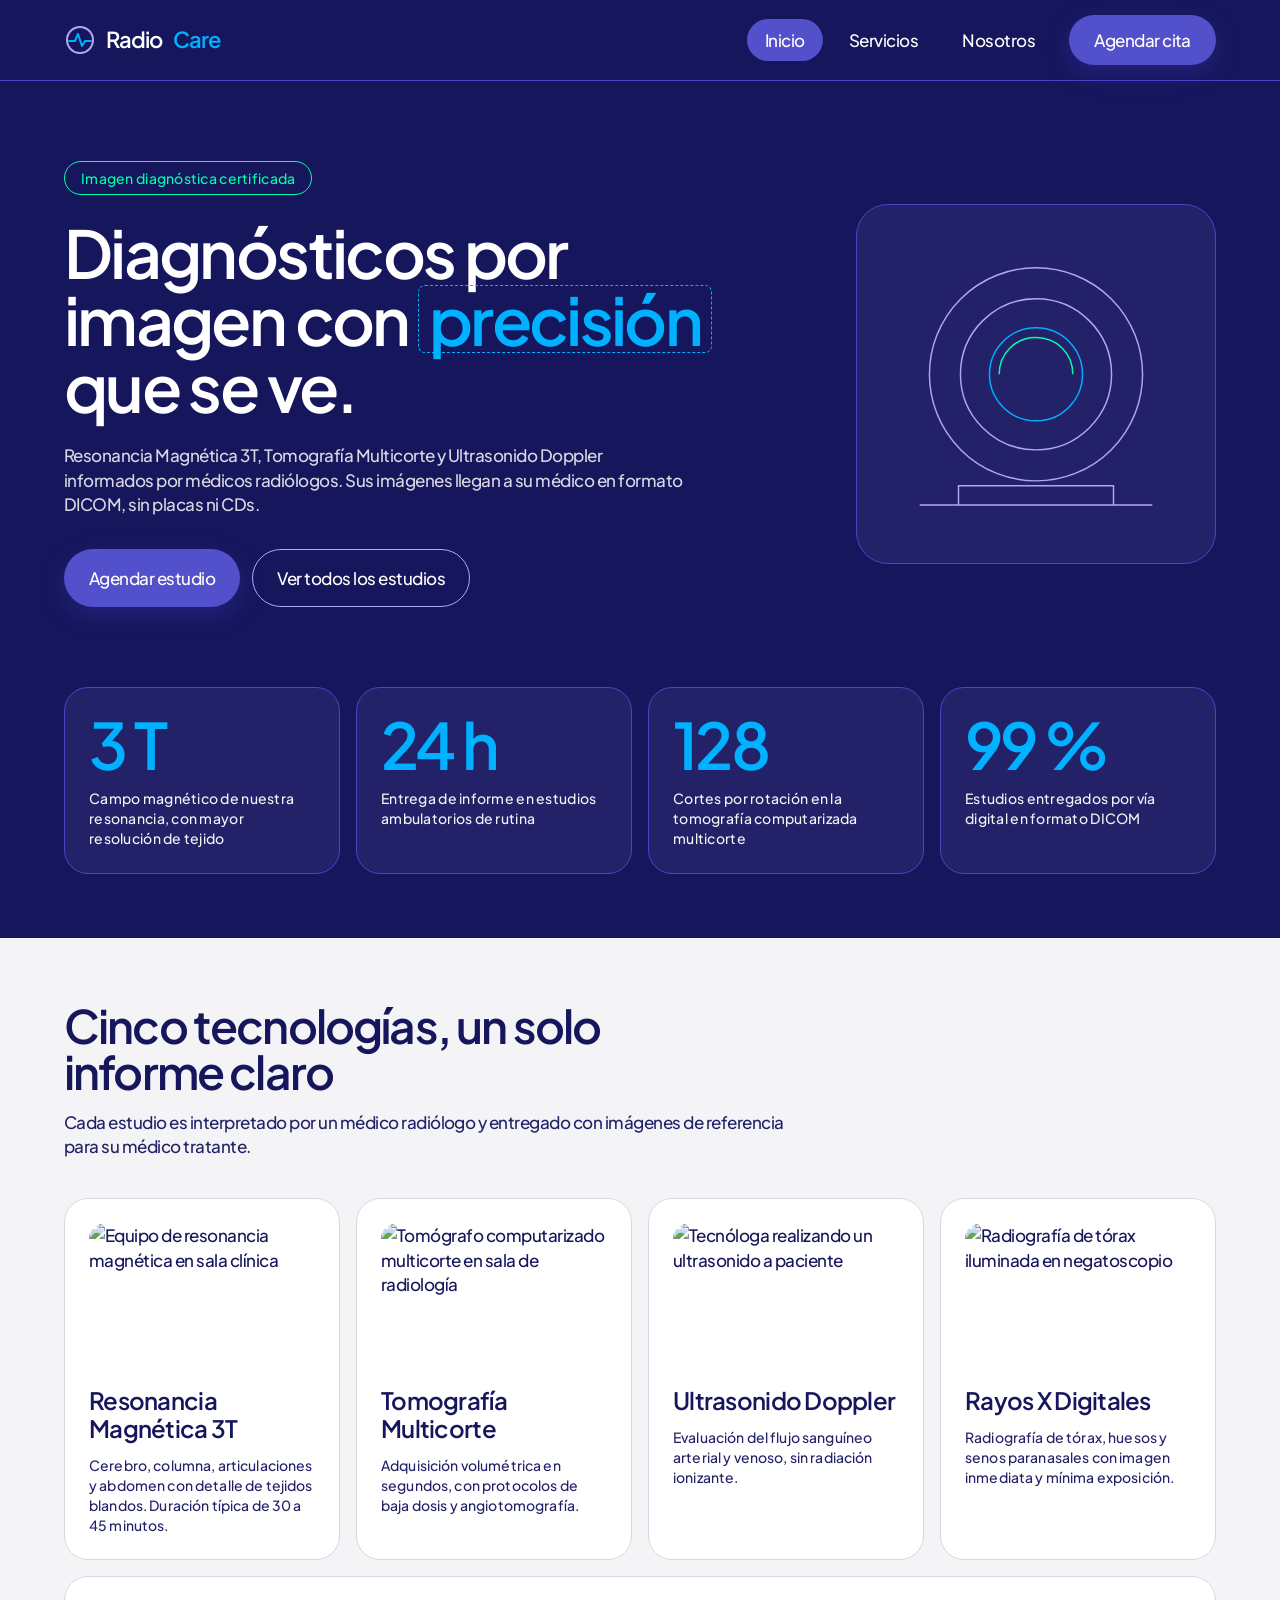
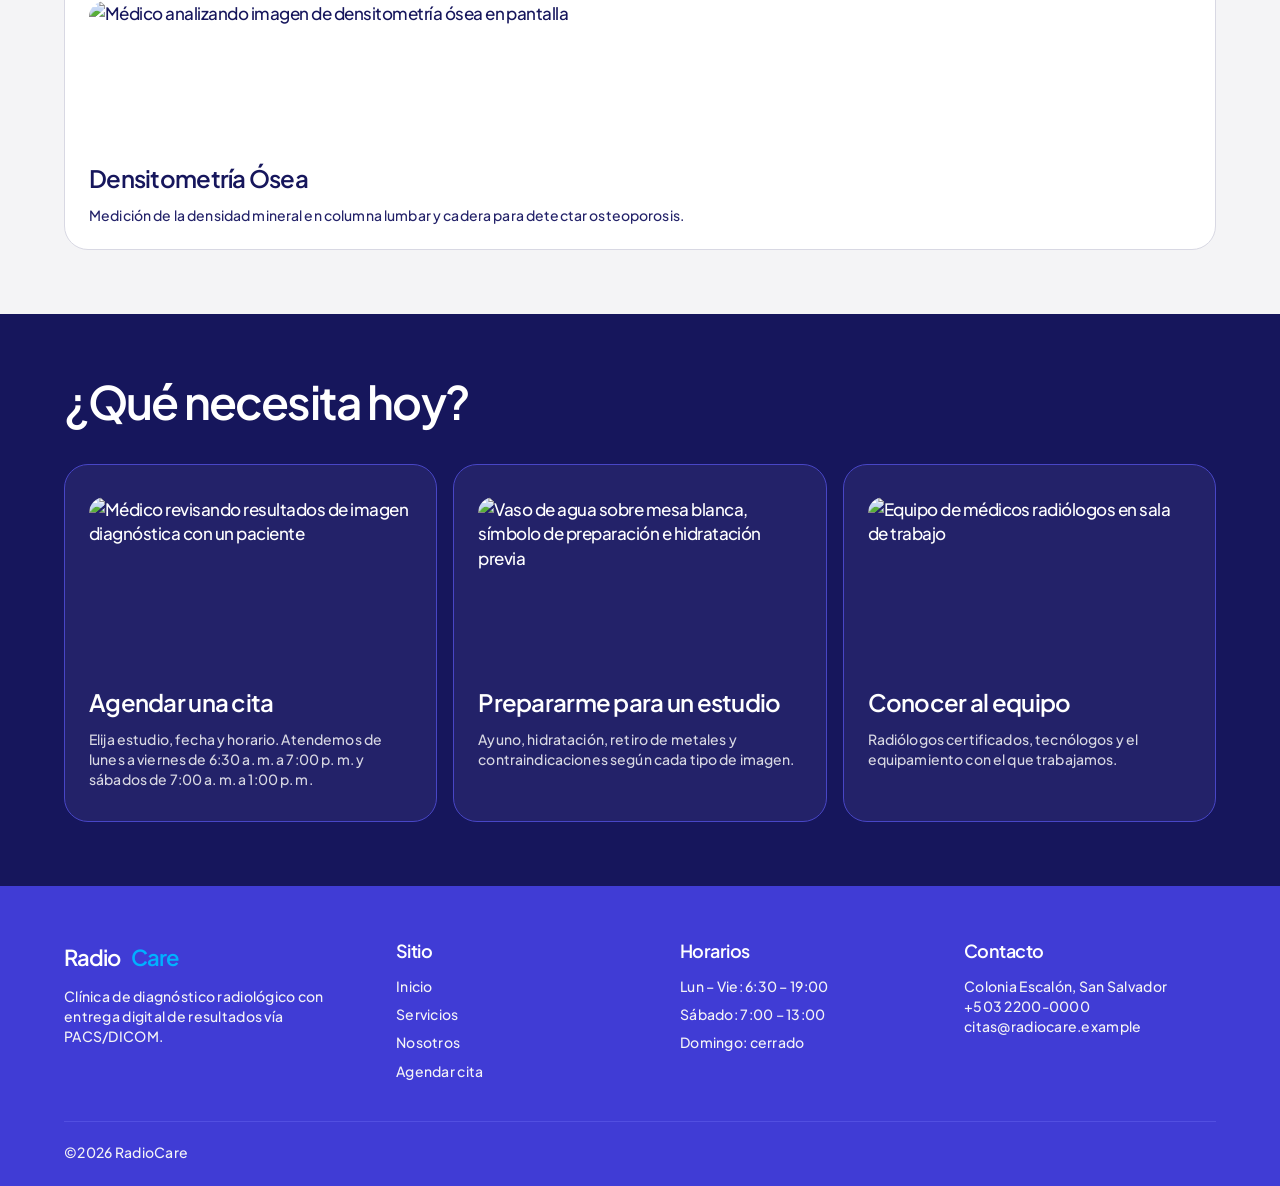
==== index.html @ 21b9b517 "Commit inicial - Estructura del proyecto y avance de 2 páginas Inicio + Agendar Cita Header y Footer" ====
<!DOCTYPE html>
<html lang="en">

<head>
    <meta charset="UTF-8">
    <meta name="viewport" content="width=device-width, initial-scale=1.0">
    <title>RadioCare | Diagnóstico radiológico e imágenes médicas</title>
    <link rel="stylesheet" href="css/base.css">
    <link rel="stylesheet" href="css/home.css">
</head>

<body>

    <header class="header">
        <div class="contenedor header__barra">
            <a class="logo" href="index.html" aria-label="RadioCare, ir al inicio">
                <svg viewBox="0 0 32 32" fill="none" stroke="#b1a6f6" stroke-width="2" aria-hidden="true">
                    <circle cx="16" cy="16" r="13" />
                    <path d="M5 17h6l3-7 4 12 3-5h6" stroke="#00b1ff" stroke-linecap="round" stroke-linejoin="round" />
                </svg>
                Radio<span>Care</span>
            </a>
            <nav class="nav" aria-label="Navegación principal">
                <input type="checkbox" id="menu" class="nav__toggle" aria-label="Abrir menú">
                <label for="menu" class="nav__boton" aria-hidden="true"><i></i><i></i><i></i></label>
                <ul class="nav__lista">
                    <li><a href="index.html" aria-current="page">Inicio</a></li>
                    <li><a href="servicios.html">Servicios</a></li>
                    <li><a href="nosotros.html">Nosotros</a></li>
                    <li><a class="btn btn--primario" href="citas.html">Agendar cita</a></li>
                </ul>
            </nav>
        </div>
    </header>

    <main id="contenido">
        <section class="hero seccion">
            <div class="contenedor hero__flex">
                <div class="hero__texto">
                    <p class="etiqueta">Imagen diagnóstica certificada</p>
                    <h1>Diagnósticos por imagen con <span class="resaltado">precisión</span> que se ve.</h1>
                    <p class="hero__lead">Resonancia Magnética 3T, Tomografía Multicorte y Ultrasonido Doppler
                        informados por
                        médicos radiólogos. Sus imágenes llegan a su médico en formato DICOM, sin placas ni CDs.</p>
                    <div class="hero__acciones">
                        <a class="btn btn--primario" href="citas.html">Agendar estudio</a>
                        <a class="btn btn--fantasma" href="servicios.html">Ver todos los estudios</a>
                    </div>
                </div>
                <aside class="hero__panel" aria-label="Ejemplo de informe digital">
                    <svg viewBox="0 0 320 320" fill="none" stroke="#b1a6f6" stroke-width="1.5" role="img"
                        aria-label="Ilustración lineal de un equipo de resonancia magnética">
                        <circle cx="160" cy="150" r="110" />
                        <circle cx="160" cy="150" r="78" />
                        <circle cx="160" cy="150" r="48" stroke="#00b1ff" />
                        <path d="M40 285h240M80 285v-20h160v20" />
                        <path d="M122 150c0-22 17-38 38-38s38 16 38 38" stroke="#00ffaa" />
                    </svg>
                </aside>
            </div>
        </section>

        <section class="metricas" aria-labelledby="t-metricas">
            <div class="contenedor">
                <ul class="metricas__flex">
                    <li class="metrica"><strong>3 T</strong><span>Campo magnético de nuestra resonancia, con mayor
                            resolución de
                            tejido</span></li>
                    <li class="metrica"><strong>24 h</strong><span>Entrega de informe en estudios ambulatorios de
                            rutina</span>
                    </li>
                    <li class="metrica"><strong>128</strong><span>Cortes por rotación en la tomografía computarizada
                            multicorte</span></li>
                    <li class="metrica"><strong>99 %</strong><span>Estudios entregados por vía digital en formato
                            DICOM</span>
                    </li>
                </ul>
            </div>
        </section>

        <section class="seccion seccion--clara" aria-labelledby="t-tec">
            <div class="contenedor">
                <h2 id="t-tec" class="titulo-seccion">Cinco tecnologías, un solo informe claro</h2>
                <p class="subtitulo-seccion">Cada estudio es interpretado por un médico radiólogo y entregado con
                    imágenes de
                    referencia para su médico tratante.</p>
                <div class="tec__flex">

                    <article class="tec">
                        <img src="https://images.unsplash.com/photo-1576091160550-2173dba999ef?w=600&q=80"
                            alt="Equipo de resonancia magnética en sala clínica" class="tec__img">
                        <h3>Resonancia Magnética 3T</h3>
                        <p>Cerebro, columna, articulaciones y abdomen con detalle de tejidos blandos. Duración típica de
                            30 a 45
                            minutos.</p>
                    </article>

                    <article class="tec">
                        <img src="https://images.unsplash.com/photo-1559757175-5700dde675bc?w=600&q=80"
                            alt="Tomógrafo computarizado multicorte en sala de radiología" class="tec__img">
                        <h3>Tomografía Multicorte</h3>
                        <p>Adquisición volumétrica en segundos, con protocolos de baja dosis y angiotomografía.</p>
                    </article>

                    <article class="tec">
                        <img src="https://images.unsplash.com/photo-1666214280557-f1b5022eb634?w=600&q=80"
                            alt="Tecnóloga realizando un ultrasonido a paciente" class="tec__img">
                        <h3>Ultrasonido Doppler</h3>
                        <p>Evaluación del flujo sanguíneo arterial y venoso, sin radiación ionizante.</p>
                    </article>

                    <article class="tec">
                        <img src="https://images.unsplash.com/photo-1582719471384-894fbb16e074?w=600&q=80"
                            alt="Radiografía de tórax iluminada en negatoscopio" class="tec__img">
                        <h3>Rayos X Digitales</h3>
                        <p>Radiografía de tórax, huesos y senos paranasales con imagen inmediata y mínima exposición.
                        </p>
                    </article>

                    <article class="tec">
                        <img src="https://images.unsplash.com/photo-1616012480717-fd9867059ca0?q=80&w=1025&auto=format&fit=crop&ixlib=rb-4.1.0&ixid=M3wxMjA3fDB8MHxwaG90by1wYWdlfHx8fGVufDB8fHx8fA%3D%3D?w=600&q=80"
                            alt="Médico analizando imagen de densitometría ósea en pantalla" class="tec__img">
                        <h3>Densitometría Ósea</h3>
                        <p>Medición de la densidad mineral en columna lumbar y cadera para detectar osteoporosis.</p>
                    </article>

                </div>
            </div>
        </section>

        <section class="seccion" aria-labelledby="t-acc">
            <div class="contenedor">
                <h2 id="t-acc" class="titulo-seccion">¿Qué necesita hoy?</h2>
                <div class="accesos__flex">
                    <a class="acceso" href="citas.html">
                        <img src="https://images.unsplash.com/photo-1519494026892-80bbd2d6fd0d?w=600&q=80"
                            alt="Médico revisando resultados de imagen diagnóstica con un paciente" class="acceso__img">
                        <h3>Agendar una cita</h3>
                        <p>Elija estudio, fecha y horario. Atendemos de lunes a viernes de 6:30 a. m. a 7:00 p. m. y
                            sábados de 7:00
                            a. m. a 1:00 p. m.</p>
                    </a>
                    <a class="acceso" href="servicios.html">
                        <img src="https://images.unsplash.com/photo-1530026186672-2cd00ffc50fe?w=600&q=80"
                            alt="Vaso de agua sobre mesa blanca, símbolo de preparación e hidratación previa"
                            class="acceso__img">
                        <h3>Prepararme para un estudio</h3>
                        <p>Ayuno, hidratación, retiro de metales y contraindicaciones según cada tipo de imagen.</p>
                    </a>
                    <a class="acceso" href="nosotros.html">
                        <img src="https://images.unsplash.com/photo-1551190822-a9333d879b1f?w=600&q=80"
                            alt="Equipo de médicos radiólogos en sala de trabajo" class="acceso__img">
                        <h3>Conocer al equipo</h3>
                        <p>Radiólogos certificados, tecnólogos y el equipamiento con el que trabajamos.</p>
                    </a>
                </div>
            </div>
        </section>
    </main>

    <footer class="footer">
        <div class="contenedor">
            <div class="footer__flex">
                <div>
                    <a class="logo" href="index.html">Radio<span>Care</span></a>
                    <p style="margin-top:12px;max-width:34ch">Clínica de diagnóstico radiológico con entrega digital de
                        resultados
                        vía PACS/DICOM.</p>
                </div>
                <nav aria-label="Enlaces del sitio">
                    <h2>Sitio</h2>
                    <ul>
                        <li><a href="index.html">Inicio</a></li>
                        <li><a href="servicios.html">Servicios</a></li>
                        <li><a href="nosotros.html">Nosotros</a></li>
                        <li><a href="citas.html">Agendar cita</a></li>
                    </ul>
                </nav>
                <div>
                    <h2>Horarios</h2>
                    <ul>
                        <li>Lun – Vie: 6:30 – 19:00</li>
                        <li>Sábado: 7:00 – 13:00</li>
                        <li>Domingo: cerrado</li>
                    </ul>
                </div>
                <div>
                    <h2>Contacto</h2>
                    <address>
                        <p>Colonia Escalón, San Salvador</p>
                        <p><a href="tel:+50322000000">+503 2200-0000</a></p>
                        <p><a href="mailto:citas@radiocare.example">citas@radiocare.example</a></p>
                    </address>
                </div>
            </div>
            <p class="footer__legal">©2026 RadioCare</p>
        </div>
    </footer>
</body>

</html>
---- css/base.css ----
@import url("https://fonts.googleapis.com/css2?family=Manrope:wght@500;600&family=Plus+Jakarta+Sans:wght@500;600&display=swap");

/* colores principales */
:root {
    --color-deep-iris: #16165c;
    --color-iris-shadow: #232269;
    --color-iris-glow: #403cd5;
    --color-iris-pulse: #5350cc;
    --color-iris-border: #4846c6;
    --color-iris-veil: #524fe1;
    --color-lilac-mist: #b1a6f6;
    --color-clinical-cyan: #00b1ff;
    --color-mint-vital: #00ffaa;
    --color-cloud-white: #ffffff;
    --color-pearl: #f4f4f6;
    --color-ash: #d8d8e3;
    --color-fog: #9494a9;
}

/* reset basico */
*,
*::before,
*::after {
    box-sizing: border-box;
    margin: 0;
    padding: 0;
}

html {
    scroll-behavior: smooth;
}

body {
    font-family: "Plus Jakarta Sans", "Manrope", sans-serif;
    font-weight: 500;
    font-size: 17px;
    line-height: 1.44;
    letter-spacing: -0.03em;
    color: var(--color-cloud-white);
    background: var(--color-deep-iris);
    min-height: 100vh;
    display: flex;
    flex-direction: column;
}

main {
    flex: 1;
}

img,
svg {
    display: block;
    max-width: 100%;
}

ul {
    list-style: none;
}

a {
    color: inherit;
    text-decoration: none;
}

h1,
h2,
h3 {
    font-weight: 600;
    line-height: 1;
}

/* contenedor centrado */
.contenedor {
    width: 90%;
    max-width: 1200px;
    margin-left: auto;
    margin-right: auto;
}

/* secciones */
.seccion {
    padding-top: 64px;
    padding-bottom: 64px;
}

.seccion--clara {
    background: var(--color-pearl);
    color: var(--color-deep-iris);
}

/* botones */
.btn {
    display: inline-flex;
    align-items: center;
    justify-content: center;
    gap: 8px;
    padding: 16px 24px;
    font-family: inherit;
    font-size: 17px;
    font-weight: 500;
    border-radius: 9999px;
    border: 1px solid transparent;
    cursor: pointer;
    transition: background-color .2s, border-color .2s, transform .2s;
}

.btn--primario {
    background: var(--color-iris-pulse);
    color: var(--color-cloud-white);
    box-shadow: 0 8px 24px rgba(60, 57, 185, 0.35);
}

.btn--primario:hover {
    background: var(--color-iris-glow);
}

.btn--fantasma {
    background: transparent;
    color: var(--color-cloud-white);
    border-color: var(--color-lilac-mist);
}

.btn--fantasma:hover {
    background: var(--color-iris-shadow);
}

/* header */
.header {
    position: sticky;
    top: 0;
    z-index: 50;
    background: var(--color-deep-iris);
    border-bottom: 1px solid var(--color-iris-border);
}

.header__barra {
    min-height: 80px;
    display: flex;
    align-items: center;
    justify-content: space-between;
    gap: 16px;
    position: relative;
}

.logo {
    display: inline-flex;
    align-items: center;
    gap: 10px;
    font-size: 22px;
    font-weight: 600;
    letter-spacing: -0.04em;
}

.logo svg {
    width: 32px;
    height: 32px;
}

.logo span {
    color: var(--color-clinical-cyan);
}

/* menu hamburguesa sin JS */
.nav__toggle {
    position: absolute;
    opacity: 0;
    pointer-events: none;
}

.nav__boton {
    display: none;
    width: 48px;
    height: 48px;
    cursor: pointer;
    border: 1px solid var(--color-iris-border);
    border-radius: 9999px;
    align-items: center;
    justify-content: center;
    flex-direction: column;
    gap: 5px;
}

.nav__boton i {
    display: block;
    width: 20px;
    height: 2px;
    background: var(--color-cloud-white);
    border-radius: 2px;
}

.nav__lista {
    display: flex;
    align-items: center;
    gap: 8px;
}

.nav__lista a {
    padding: 10px 18px;
    border-radius: 9999px;
    transition: background-color .2s;
}

.nav__lista a:hover {
    background: var(--color-iris-shadow);
}

.nav__lista a[aria-current="page"] {
    background: var(--color-iris-pulse);
}

.nav__lista .btn {
    padding: 12px 24px;
    margin-left: 8px;
}

@media (max-width: 860px) {
    .nav__boton {
        display: flex;
    }

    .nav__lista {
        display: none;
        position: absolute;
        top: 88px;
        left: 0;
        right: 0;
        flex-direction: column;
        align-items: stretch;
        gap: 4px;
        padding: 16px;
        background: var(--color-iris-shadow);
        border: 1px solid var(--color-iris-border);
        border-radius: 24px;
    }

    .nav__toggle:checked~.nav__lista {
        display: flex;
    }

    .nav__lista a {
        padding: 14px 18px;
    }

    .nav__lista .btn {
        margin: 8px 0 0;
    }

    .nav__lista a[aria-current="page"] {
        background: none;
    }
}

.footer {
    background: var(--color-iris-glow);
    padding-top: 56px;
    padding-bottom: 24px;
}

.footer__flex {
    display: flex;
    flex-wrap: wrap;
    gap: 32px;
}

/* columna principal del footer ocupa mas espacio */
.footer__flex> :first-child {
    flex: 0 0 300px;
}

/* las otras 3 columnas se reparten el espacio restante */
.footer__flex> :not(:first-child) {
    flex: 1 1 140px;
}

.footer h2 {
    font-size: 18px;
    margin-bottom: 16px;
    letter-spacing: -0.03em;
}

.footer li+li {
    margin-top: 8px;
}

.footer p,
.footer li,
.footer address {
    font-size: 14px;
    font-style: normal;
    letter-spacing: 0.02em;
    color: var(--color-pearl);
}

.footer a:hover {
    text-decoration: underline;
    text-underline-offset: 4px;
}

.footer__legal {
    margin-top: 40px;
    padding-top: 20px;
    border-top: 1px solid var(--color-iris-veil);
    font-size: 12px;
    color: var(--color-ash);
    letter-spacing: 0.02em;
}

@media (max-width: 860px) {
    .footer__flex> :first-child {
        flex: 0 0 100%;
    }
}

@media (max-width: 520px) {
    .footer__flex> :not(:first-child) {
        flex: 0 0 100%;
    }
}
---- css/home.css ----
/* hero */
.hero {
    padding-top: 80px;
    padding-bottom: 80px;
}

.hero__flex {
    display: flex;
    flex-wrap: wrap;
    gap: 48px;
    align-items: center;
}

/* texto del hero ocupa mas espacio que el panel */
.hero__flex>.hero__texto {
    flex: 1 1 420px;
}

.hero__flex>.hero__panel {
    flex: 0 0 360px;
}

.etiqueta {
    display: inline-block;
    padding: 6px 16px;
    margin-bottom: 24px;
    font-size: 14px;
    letter-spacing: 0.02em;
    color: var(--color-mint-vital);
    border: 1px solid var(--color-mint-vital);
    border-radius: 9999px;
}

.hero h1 {
    font-size: clamp(40px, 8vw, 66px);
    letter-spacing: -0.04em;
    max-width: 14ch;
}

.resaltado {
    display: inline-block;
    padding: 0 10px;
    border: 1px dashed var(--color-clinical-cyan);
    border-radius: 7px;
    color: var(--color-clinical-cyan);
}

.hero__lead {
    margin-top: 24px;
    max-width: 52ch;
    color: var(--color-ash);
}

.hero__acciones {
    display: flex;
    flex-wrap: wrap;
    gap: 12px;
    margin-top: 32px;
}

.hero__panel {
    background: var(--color-iris-shadow);
    border: 1px solid var(--color-iris-border);
    margin-inline: auto;
    border-radius: 32px;
    padding: 24px;
}

.punto {
    width: 10px;
    height: 10px;
    border-radius: 50%;
    background: var(--color-mint-vital);
    flex: none;
}

.metricas {
    padding-bottom: 64px;
}

.metricas__flex {
    display: flex;
    flex-wrap: wrap;
    gap: 16px;
}

.metrica {
    display: flex;
    flex-direction: column;
    gap: 12px;
    flex: 1 1 200px;
    background: var(--color-iris-shadow);
    border: 1px solid var(--color-iris-border);
    border-radius: 24px;
    padding: 24px;
}

.metrica strong {
    font-size: clamp(40px, 5vw, 66px);
    font-weight: 600;
    line-height: 1;
    letter-spacing: -0.04em;
    color: var(--color-clinical-cyan);
}

.metrica span {
    font-size: 14px;
    letter-spacing: 0.02em;
    color: var(--color-pearl);
}

/* titulos de seccion */
.titulo-seccion {
    font-size: clamp(32px, 5vw, 46px);
    letter-spacing: -0.04em;
    max-width: 20ch;
}

.subtitulo-seccion {
    margin-top: 16px;
    max-width: 60ch;
    color: var(--color-iris-shadow);
}

/* tecnologias */
.tec__flex {
    display: flex;
    flex-wrap: wrap;
    gap: 16px;
    margin-top: 40px;
}

.tec {
    flex: 1 1 220px;
    background: var(--color-cloud-white);
    border: 1px solid var(--color-ash);
    border-radius: 24px;
    padding: 24px;
}

.tec h3 {
    font-size: 24px;
    letter-spacing: -0.03em;
    line-height: 1.15;
    margin-bottom: 12px;
}

.tec p {
    font-size: 14px;
    letter-spacing: 0.01em;
    color: var(--color-iris-shadow);
}

/* accesos rapidos */
.accesos__flex {
    display: flex;
    flex-wrap: wrap;
    gap: 16px;
    margin-top: 40px;
}

.acceso {
    display: flex;
    flex-direction: column;
    gap: 12px;
    flex: 1 1 260px;
    background: var(--color-iris-shadow);
    border: 1px solid var(--color-iris-border);
    border-radius: 24px;
    padding: 32px 24px;
    transition: border-color .2s, background-color .2s;
}

.acceso:hover,
.acceso:focus-visible {
    border-color: var(--color-clinical-cyan);
    background: var(--color-iris-glow);
}

.acceso h3 {
    font-size: 24px;
    letter-spacing: -0.03em;
    line-height: 1.15;
}

.acceso p {
    font-size: 14px;
    letter-spacing: 0.01em;
    color: var(--color-ash);
}

.acceso__img {
    width: 100%;
    height: 180px;
    object-fit: cover;
    border-radius: 16px;
    display: block;
}

.tec__img {
    width: 100%;
    height: 160px;
    object-fit: cover;
    border-radius: 16px;
    margin-bottom: 4px;
}

/* responsive */
@media (max-width: 1024px) {
    .hero__flex>.hero__panel {
        flex: 0 0 100%;
        max-width: 420px;
    }
}

@media (max-width: 480px) {
    .metrica {
        flex: 0 0 100%;
    }

    .hero__acciones .btn {
        width: 100%;
    }
}
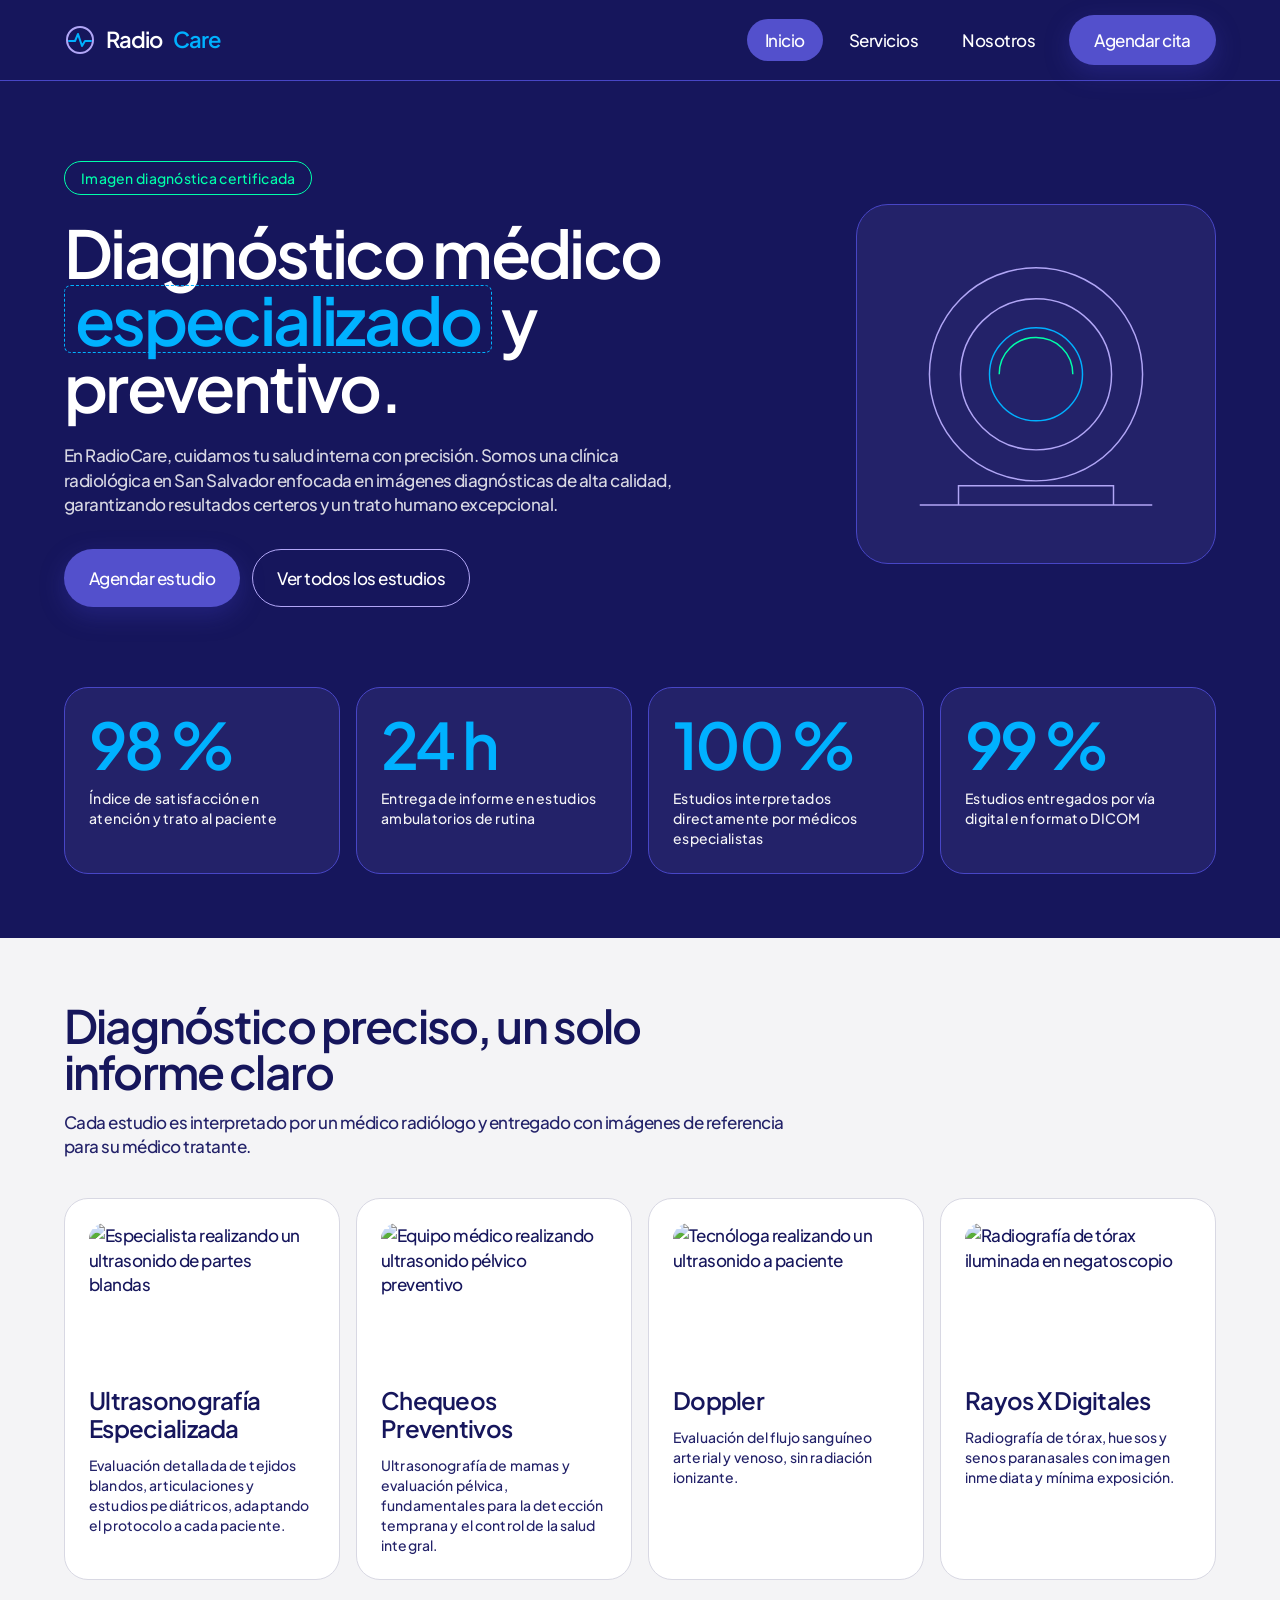
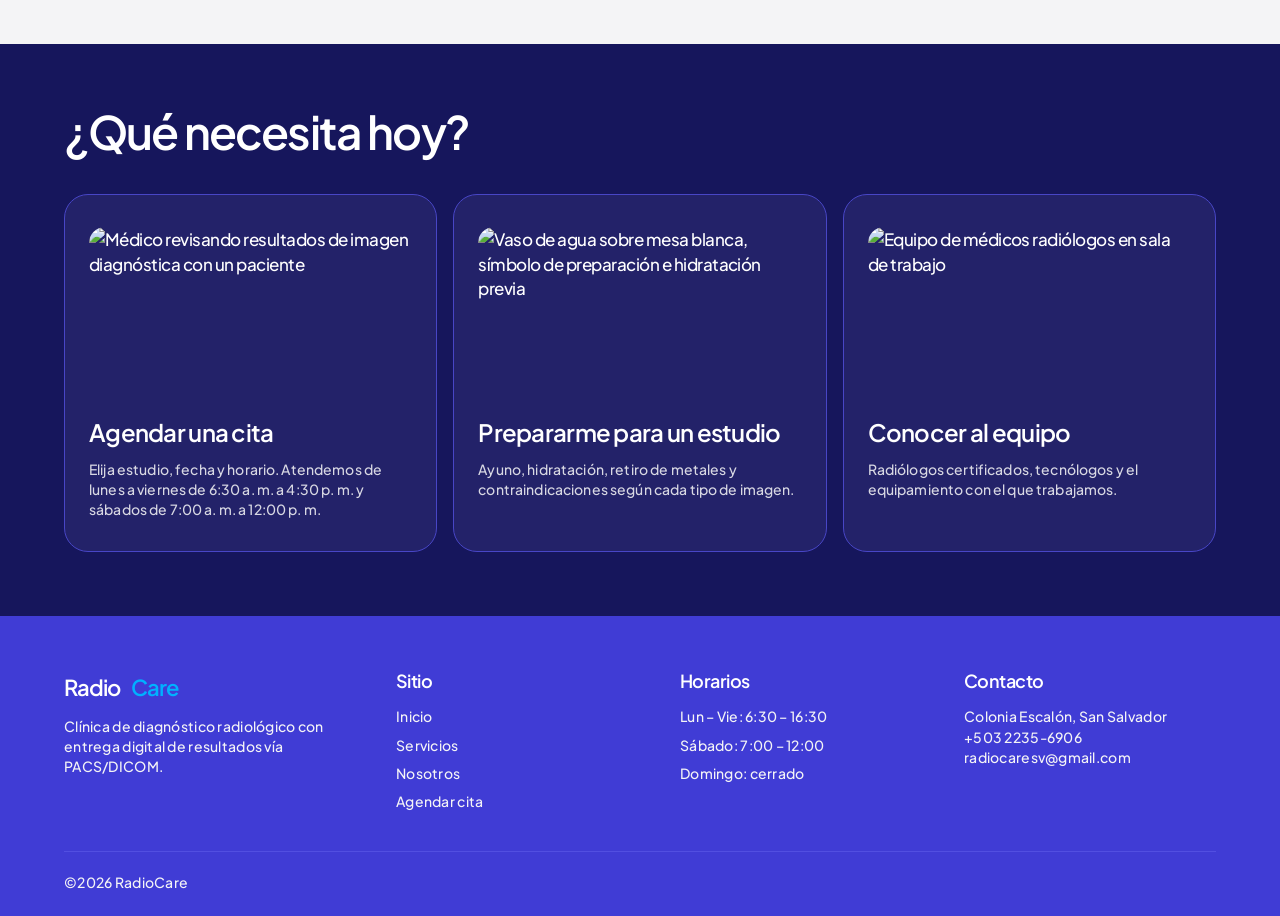
==== commit 057ca647: "Refinamiento de contenido e información del sitio web" ====
--- a/index.html
+++ b/index.html
@@ -4,7 +4,7 @@
 <head>
     <meta charset="UTF-8">
     <meta name="viewport" content="width=device-width, initial-scale=1.0">
-    <title>RadioCare | Diagnóstico radiológico e imágenes médicas</title>
+    <title>RadioCare | Ultrasonografías y Diagnóstico Radiológico</title>
     <link rel="stylesheet" href="css/base.css">
     <link rel="stylesheet" href="css/home.css">
 </head>
@@ -38,10 +38,9 @@
             <div class="contenedor hero__flex">
                 <div class="hero__texto">
                     <p class="etiqueta">Imagen diagnóstica certificada</p>
-                    <h1>Diagnósticos por imagen con <span class="resaltado">precisión</span> que se ve.</h1>
-                    <p class="hero__lead">Resonancia Magnética 3T, Tomografía Multicorte y Ultrasonido Doppler
-                        informados por
-                        médicos radiólogos. Sus imágenes llegan a su médico en formato DICOM, sin placas ni CDs.</p>
+                    <h1>Diagnóstico médico <span class="resaltado">especializado</span> y preventivo.</h1>
+                    <p class="hero__lead">En RadioCare, cuidamos tu salud interna con precisión. 
+                        Somos una clínica radiológica en San Salvador enfocada en imágenes diagnósticas de alta calidad, garantizando resultados certeros y un trato humano excepcional.</p>
                     <div class="hero__acciones">
                         <a class="btn btn--primario" href="citas.html">Agendar estudio</a>
                         <a class="btn btn--fantasma" href="servicios.html">Ver todos los estudios</a>
@@ -63,49 +62,38 @@
         <section class="metricas" aria-labelledby="t-metricas">
             <div class="contenedor">
                 <ul class="metricas__flex">
-                    <li class="metrica"><strong>3 T</strong><span>Campo magnético de nuestra resonancia, con mayor
-                            resolución de
-                            tejido</span></li>
-                    <li class="metrica"><strong>24 h</strong><span>Entrega de informe en estudios ambulatorios de
-                            rutina</span>
-                    </li>
-                    <li class="metrica"><strong>128</strong><span>Cortes por rotación en la tomografía computarizada
-                            multicorte</span></li>
-                    <li class="metrica"><strong>99 %</strong><span>Estudios entregados por vía digital en formato
-                            DICOM</span>
-                    </li>
+                    <li class="metrica"><strong>98 %</strong><span>Índice de satisfacción en atención y trato al paciente</span></li>
+                    <li class="metrica"><strong>24 h</strong><span>Entrega de informe en estudios ambulatorios de rutina</span></li>
+                    <li class="metrica"><strong>100 %</strong><span>Estudios interpretados directamente por médicos especialistas</span></li>
+                    <li class="metrica"><strong>99 %</strong><span>Estudios entregados por vía digital en formato DICOM</span></li>
                 </ul>
             </div>
         </section>
 
         <section class="seccion seccion--clara" aria-labelledby="t-tec">
             <div class="contenedor">
-                <h2 id="t-tec" class="titulo-seccion">Cinco tecnologías, un solo informe claro</h2>
+                <h2 id="t-tec" class="titulo-seccion">Diagnóstico preciso, un solo informe claro</h2>
                 <p class="subtitulo-seccion">Cada estudio es interpretado por un médico radiólogo y entregado con
-                    imágenes de
-                    referencia para su médico tratante.</p>
+                    imágenes de referencia para su médico tratante.</p>
                 <div class="tec__flex">
 
                     <article class="tec">
-                        <img src="https://images.unsplash.com/photo-1576091160550-2173dba999ef?w=600&q=80"
-                            alt="Equipo de resonancia magnética en sala clínica" class="tec__img">
-                        <h3>Resonancia Magnética 3T</h3>
-                        <p>Cerebro, columna, articulaciones y abdomen con detalle de tejidos blandos. Duración típica de
-                            30 a 45
-                            minutos.</p>
+                        <img src="https://images.unsplash.com/photo-1579684385127-1ef15d508118?w=600&q=80"
+                            alt="Especialista realizando un ultrasonido de partes blandas" class="tec__img">
+                        <h3>Ultrasonografía Especializada</h3>
+                        <p>Evaluación detallada de tejidos blandos, articulaciones y estudios pediátricos, adaptando el protocolo a cada paciente.</p>
                     </article>
 
                     <article class="tec">
-                        <img src="https://images.unsplash.com/photo-1559757175-5700dde675bc?w=600&q=80"
-                            alt="Tomógrafo computarizado multicorte en sala de radiología" class="tec__img">
-                        <h3>Tomografía Multicorte</h3>
-                        <p>Adquisición volumétrica en segundos, con protocolos de baja dosis y angiotomografía.</p>
+                        <img src="https://images.unsplash.com/photo-1584515933487-779824d29309?w=600&q=80"
+                            alt="Equipo médico realizando ultrasonido pélvico preventivo" class="tec__img">
+                        <h3>Chequeos Preventivos</h3>
+                        <p>Ultrasonografía de mamas y evaluación pélvica, fundamentales para la detección temprana y el control de la salud integral.</p>
                     </article>
-
                     <article class="tec">
                         <img src="https://images.unsplash.com/photo-1666214280557-f1b5022eb634?w=600&q=80"
                             alt="Tecnóloga realizando un ultrasonido a paciente" class="tec__img">
-                        <h3>Ultrasonido Doppler</h3>
+                        <h3>Doppler</h3>
                         <p>Evaluación del flujo sanguíneo arterial y venoso, sin radiación ionizante.</p>
                     </article>
 
@@ -116,14 +104,6 @@
                         <p>Radiografía de tórax, huesos y senos paranasales con imagen inmediata y mínima exposición.
                         </p>
                     </article>
-
-                    <article class="tec">
-                        <img src="https://images.unsplash.com/photo-1616012480717-fd9867059ca0?q=80&w=1025&auto=format&fit=crop&ixlib=rb-4.1.0&ixid=M3wxMjA3fDB8MHxwaG90by1wYWdlfHx8fGVufDB8fHx8fA%3D%3D?w=600&q=80"
-                            alt="Médico analizando imagen de densitometría ósea en pantalla" class="tec__img">
-                        <h3>Densitometría Ósea</h3>
-                        <p>Medición de la densidad mineral en columna lumbar y cadera para detectar osteoporosis.</p>
-                    </article>
-
                 </div>
             </div>
         </section>
@@ -136,9 +116,9 @@
                         <img src="https://images.unsplash.com/photo-1519494026892-80bbd2d6fd0d?w=600&q=80"
                             alt="Médico revisando resultados de imagen diagnóstica con un paciente" class="acceso__img">
                         <h3>Agendar una cita</h3>
-                        <p>Elija estudio, fecha y horario. Atendemos de lunes a viernes de 6:30 a. m. a 7:00 p. m. y
+                        <p>Elija estudio, fecha y horario. Atendemos de lunes a viernes de 6:30 a. m. a 4:30 p. m. y
                             sábados de 7:00
-                            a. m. a 1:00 p. m.</p>
+                            a. m. a 12:00 p. m.</p>
                     </a>
                     <a class="acceso" href="servicios.html">
                         <img src="https://images.unsplash.com/photo-1530026186672-2cd00ffc50fe?w=600&q=80"
@@ -179,8 +159,8 @@
                 <div>
                     <h2>Horarios</h2>
                     <ul>
-                        <li>Lun – Vie: 6:30 – 19:00</li>
-                        <li>Sábado: 7:00 – 13:00</li>
+                        <li>Lun – Vie: 6:30 – 16:30</li>
+                        <li>Sábado: 7:00 – 12:00</li>
                         <li>Domingo: cerrado</li>
                     </ul>
                 </div>
@@ -188,8 +168,8 @@
                     <h2>Contacto</h2>
                     <address>
                         <p>Colonia Escalón, San Salvador</p>
-                        <p><a href="tel:+50322000000">+503 2200-0000</a></p>
-                        <p><a href="mailto:citas@radiocare.example">citas@radiocare.example</a></p>
+                        <p><a href="tel:+50322356906">+503 2235-6906</a></p>
+                        <p><a href="mailto:radiocaresv@gmail.com">radiocaresv@gmail.com</a></p>
                     </address>
                 </div>
             </div>
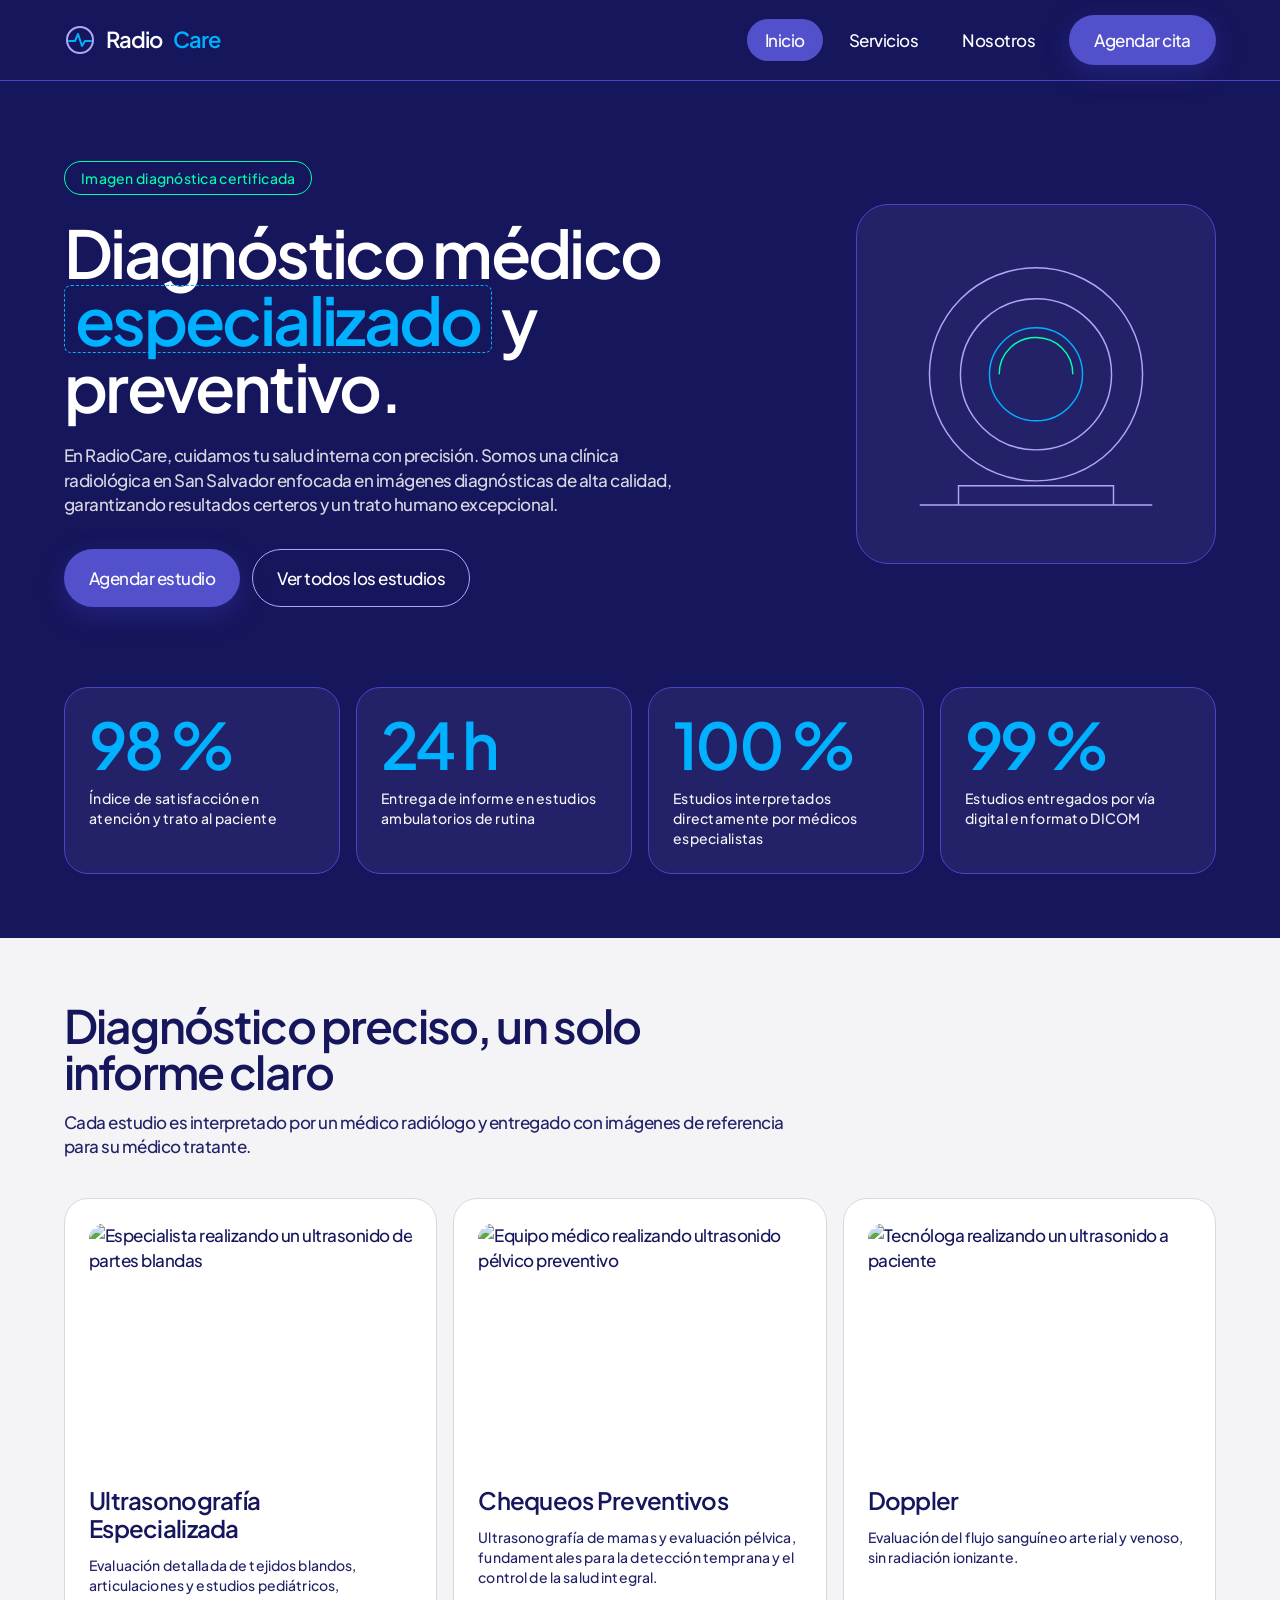
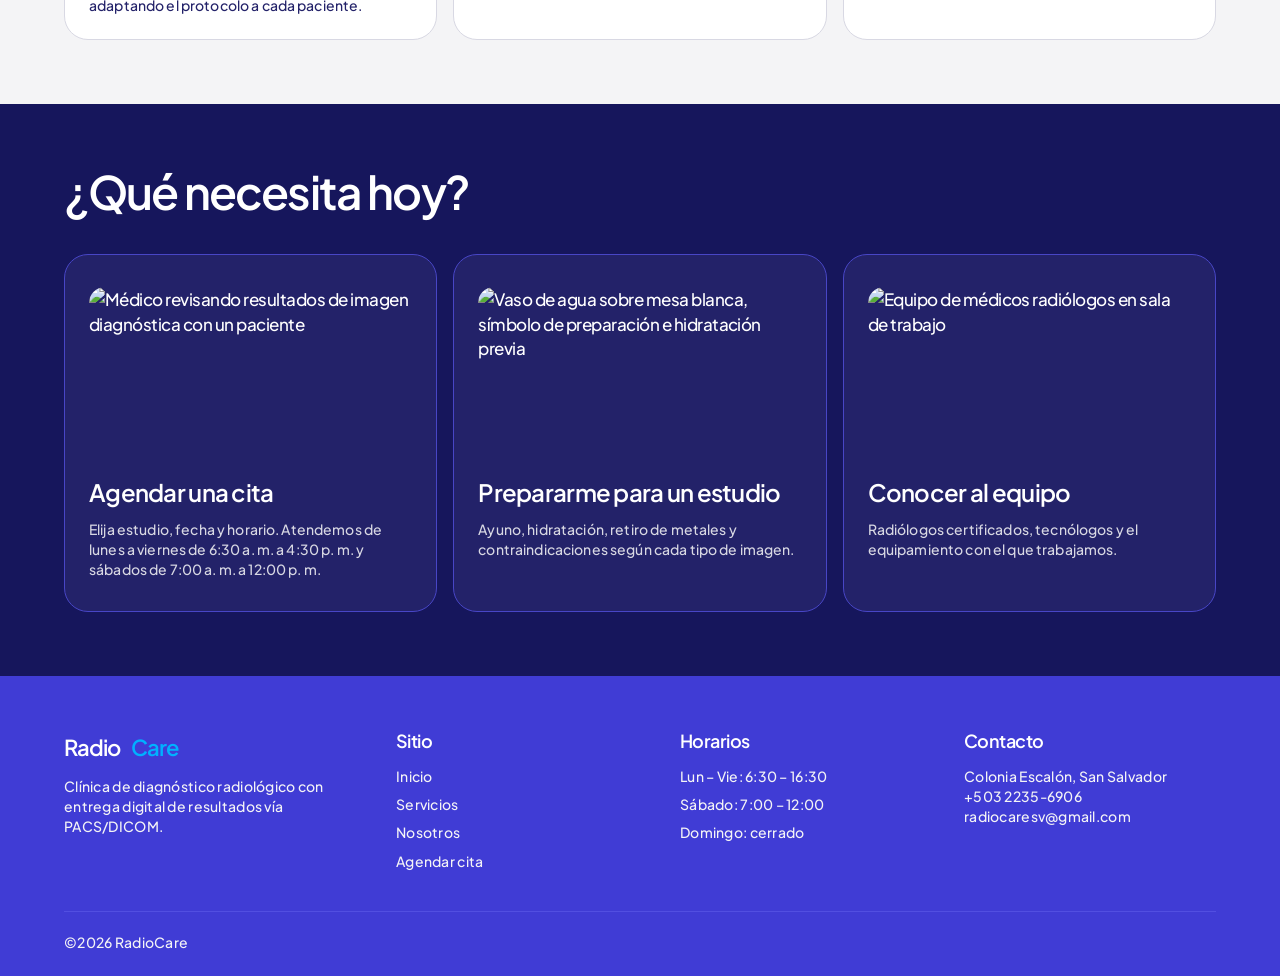
==== commit c1a2f829: "Mejora de visualización de imágenes tec index.html" ====
--- a/index.html
+++ b/index.html
@@ -96,14 +96,6 @@
                         <h3>Doppler</h3>
                         <p>Evaluación del flujo sanguíneo arterial y venoso, sin radiación ionizante.</p>
                     </article>
-
-                    <article class="tec">
-                        <img src="https://images.unsplash.com/photo-1582719471384-894fbb16e074?w=600&q=80"
-                            alt="Radiografía de tórax iluminada en negatoscopio" class="tec__img">
-                        <h3>Rayos X Digitales</h3>
-                        <p>Radiografía de tórax, huesos y senos paranasales con imagen inmediata y mínima exposición.
-                        </p>
-                    </article>
                 </div>
             </div>
         </section>
--- a/css/home.css
+++ b/css/home.css
@@ -136,6 +136,14 @@
     border: 1px solid var(--color-ash);
     border-radius: 24px;
     padding: 24px;
+}
+
+.tec img {
+    width: 100%;
+    height: 260px;
+    object-fit: cover;
+    border-radius: 16px;
+    margin-bottom: 4px;
 }
 
 .tec h3 {
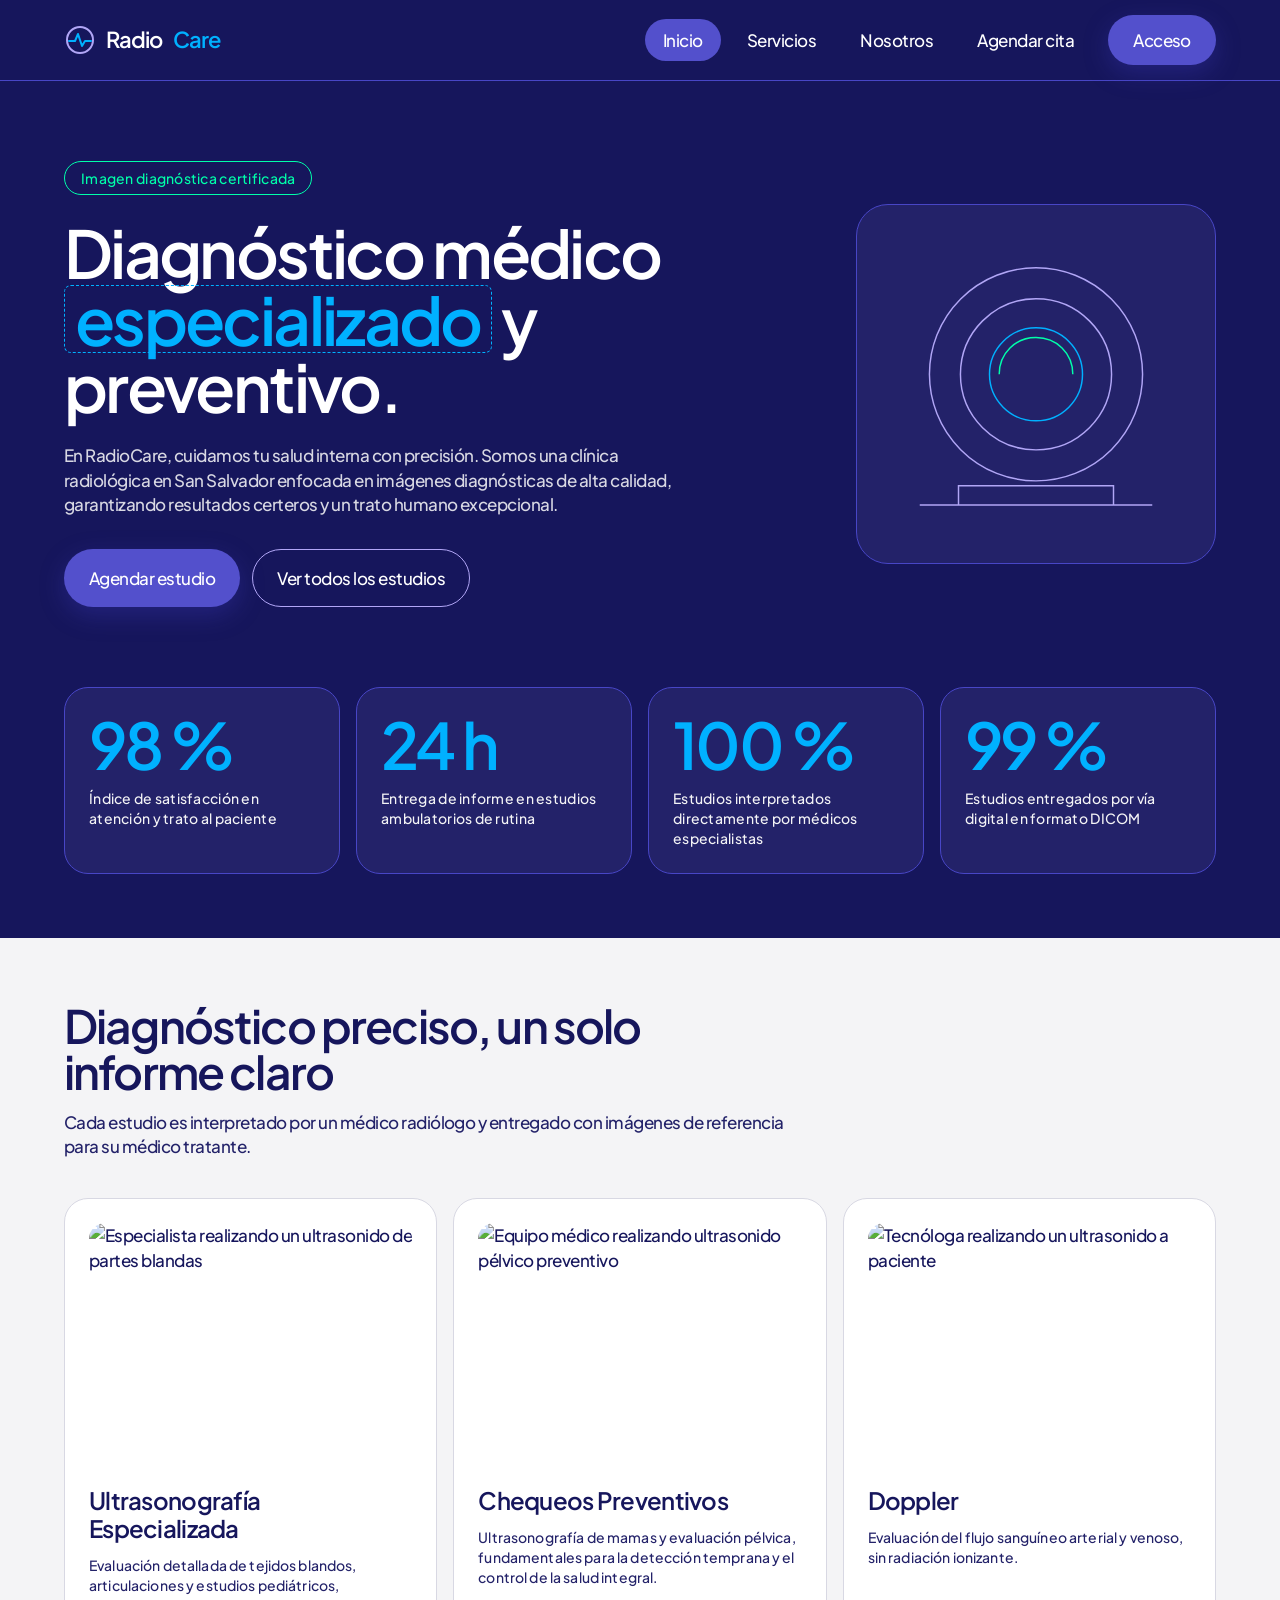
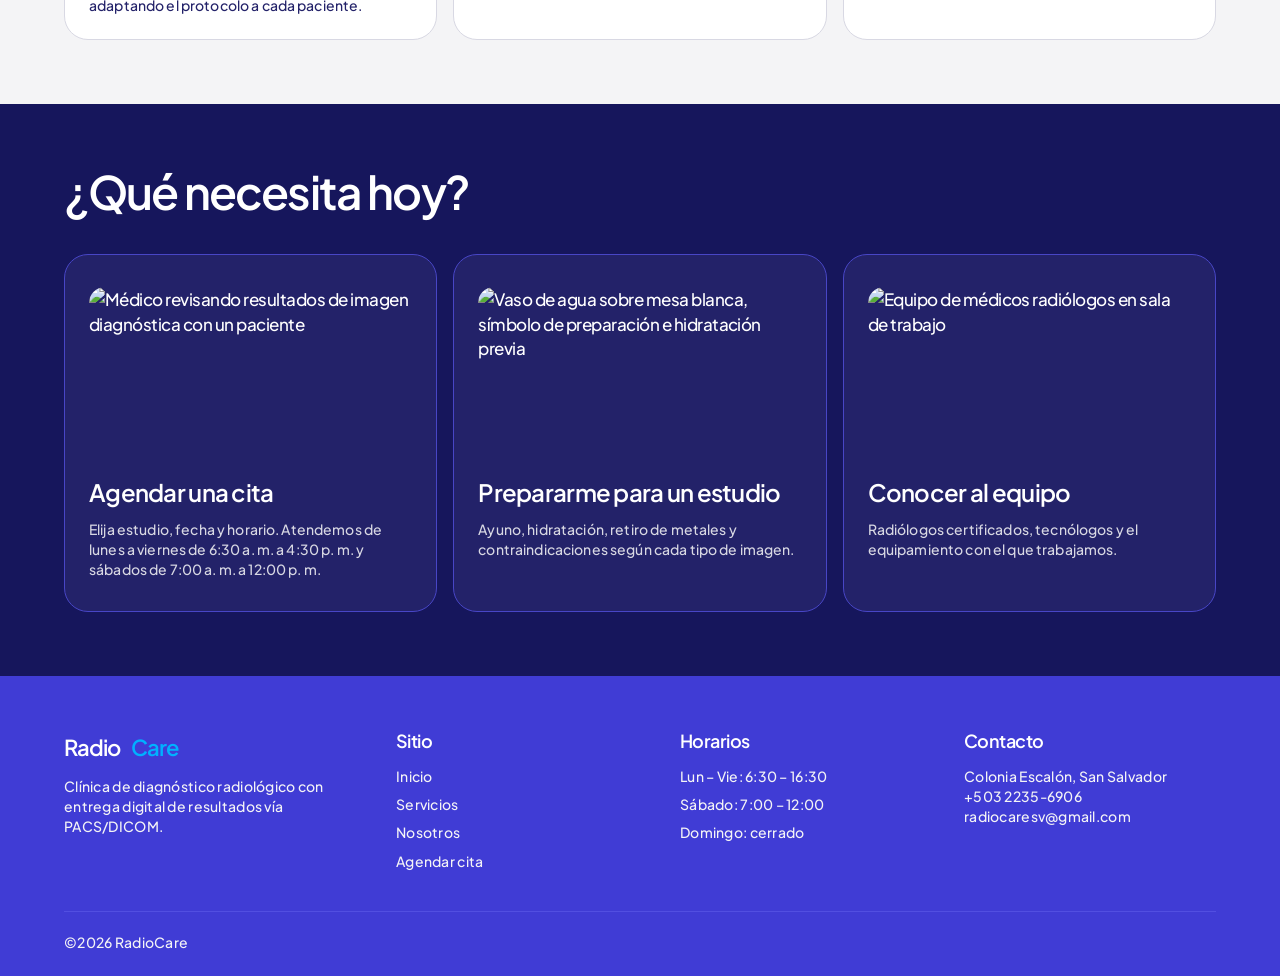
==== commit 85661ea2: "inicio de sesión, registro, conexión con firebase, mis-citas y  mi-informacion" ====
--- a/index.html
+++ b/index.html
@@ -27,7 +27,10 @@
                     <li><a href="index.html" aria-current="page">Inicio</a></li>
                     <li><a href="servicios.html">Servicios</a></li>
                     <li><a href="nosotros.html">Nosotros</a></li>
-                    <li><a class="btn btn--primario" href="citas.html">Agendar cita</a></li>
+                    <li><a href="citas.html">Agendar cita</a></li>
+                    <li id="nav-auth-container">
+                        <a class="btn btn--primario" href="acceso.html">Acceso</a>
+                    </li>
                 </ul>
             </nav>
         </div>
@@ -168,6 +171,8 @@
             <p class="footer__legal">©2026 RadioCare</p>
         </div>
     </footer>
+    <!-- SCRIPTS ES MODULES -->
+    <script type="module" src="js/pages/navbar.js"></script>
 </body>
 
 </html>
--- a/css/base.css
+++ b/css/base.css
@@ -26,6 +26,11 @@
     padding: 0;
 }
 
+.oculto,
+[hidden] {
+    display: none !important;
+}
+
 html {
     scroll-behavior: smooth;
 }
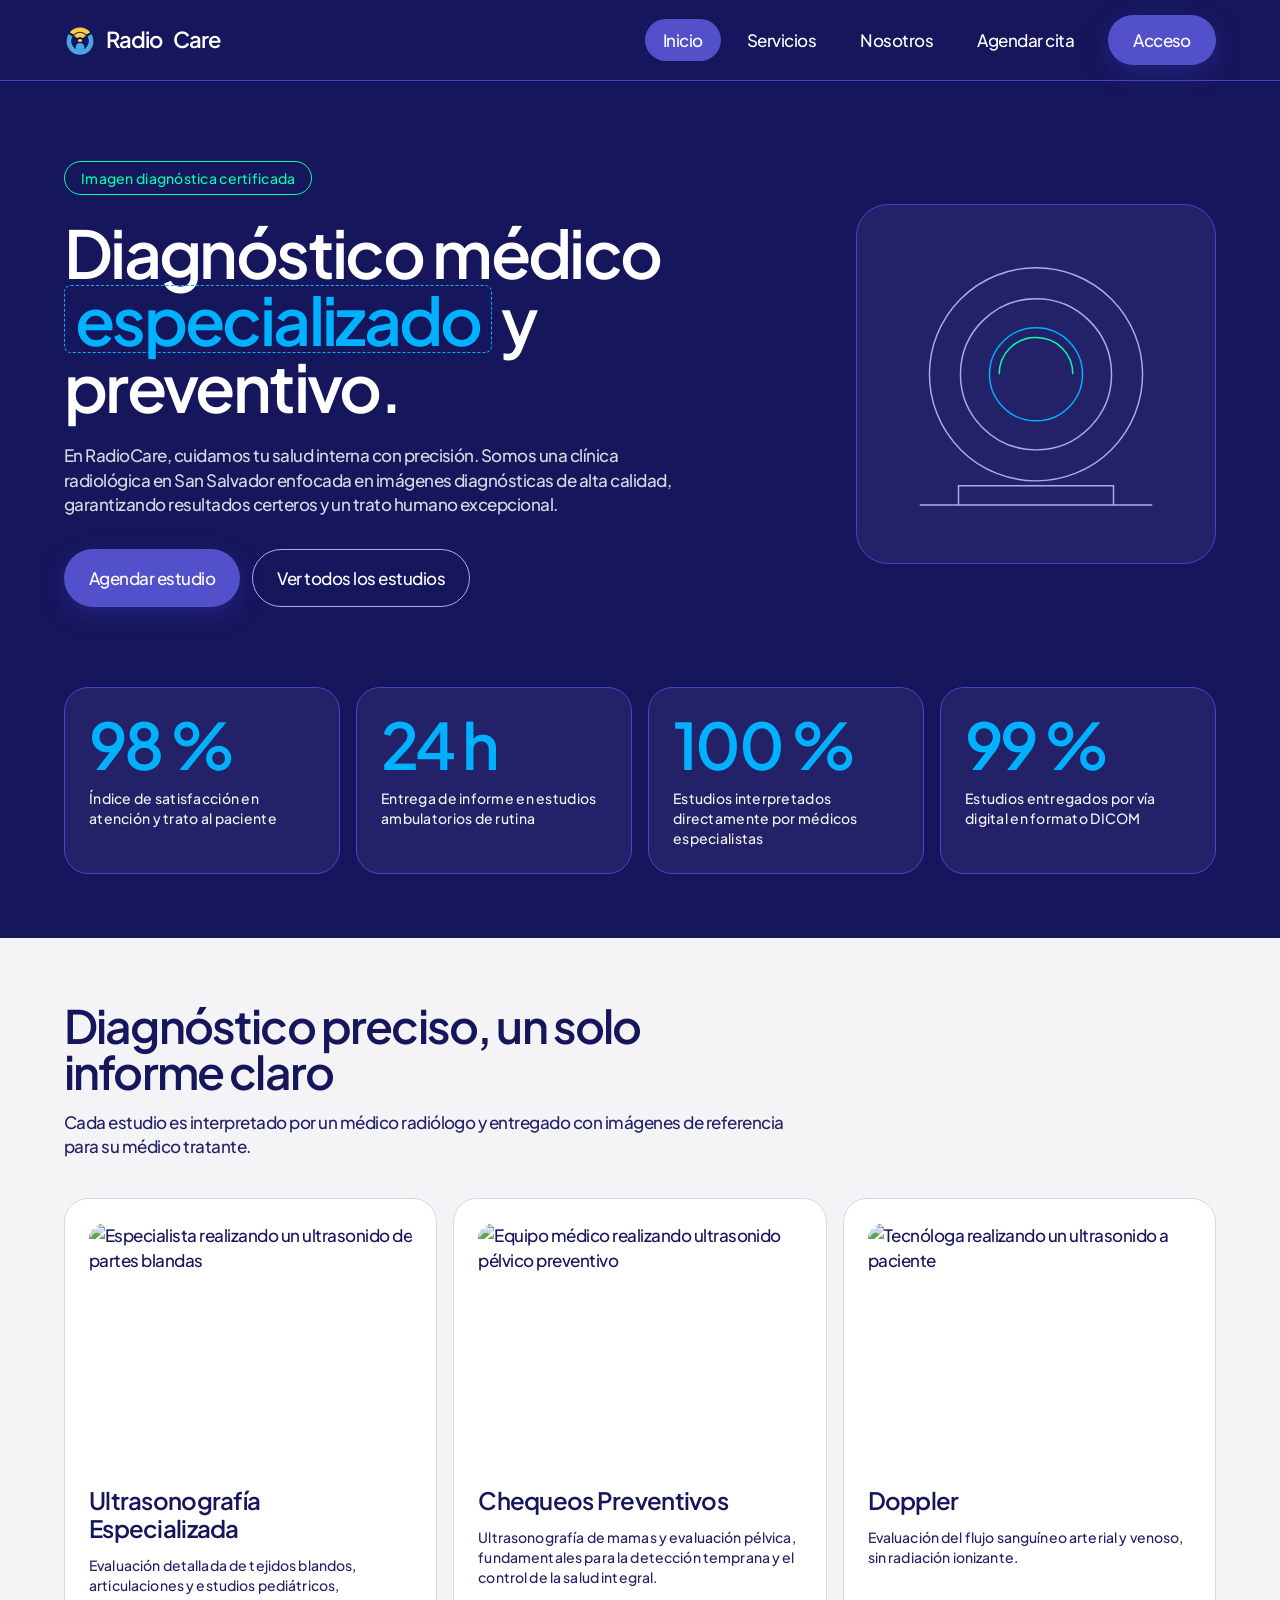
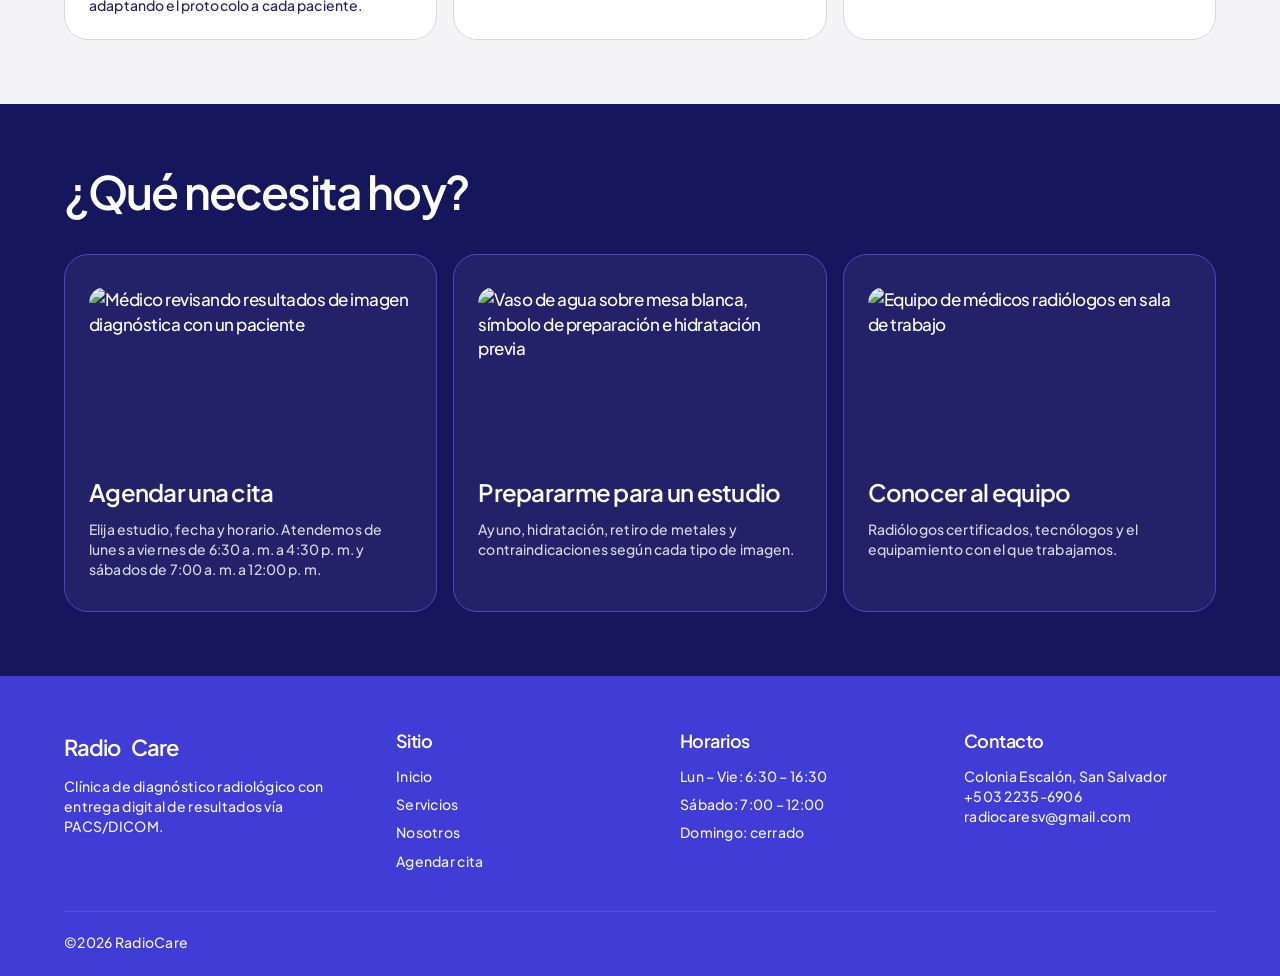
==== commit ad8ada25: "Arreglos finales Desafío 2" ====
--- a/index.html
+++ b/index.html
@@ -7,6 +7,7 @@
     <title>RadioCare | Ultrasonografías y Diagnóstico Radiológico</title>
     <link rel="stylesheet" href="css/base.css">
     <link rel="stylesheet" href="css/home.css">
+    <link rel="icon" type="image/svg+xml" href="img/radiocare.svg">
 </head>
 
 <body>
@@ -14,11 +15,7 @@
     <header class="header">
         <div class="contenedor header__barra">
             <a class="logo" href="index.html" aria-label="RadioCare, ir al inicio">
-                <svg viewBox="0 0 32 32" fill="none" stroke="#b1a6f6" stroke-width="2" aria-hidden="true">
-                    <circle cx="16" cy="16" r="13" />
-                    <path d="M5 17h6l3-7 4 12 3-5h6" stroke="#00b1ff" stroke-linecap="round" stroke-linejoin="round" />
-                </svg>
-                Radio<span>Care</span>
+                <img src="img/radiocare.svg" alt="" width="32" height="32" aria-hidden="true">Radio<span>Care</span>
             </a>
             <nav class="nav" aria-label="Navegación principal">
                 <input type="checkbox" id="menu" class="nav__toggle" aria-label="Abrir menú">
@@ -138,7 +135,7 @@
             <div class="footer__flex">
                 <div>
                     <a class="logo" href="index.html">Radio<span>Care</span></a>
-                    <p style="margin-top:12px;max-width:34ch">Clínica de diagnóstico radiológico con entrega digital de
+                    <p class="footer__descripcion">Clínica de diagnóstico radiológico con entrega digital de
                         resultados
                         vía PACS/DICOM.</p>
                 </div>
--- a/css/base.css
+++ b/css/base.css
@@ -26,9 +26,15 @@
     padding: 0;
 }
 
+.hidden,
 .oculto,
 [hidden] {
     display: none !important;
+}
+
+.footer__descripcion {
+    margin-top: 12px;
+    max-width: 34ch;
 }
 
 html {
@@ -156,13 +162,11 @@
     letter-spacing: -0.04em;
 }
 
-.logo svg {
+.logo svg,
+.logo img {
     width: 32px;
     height: 32px;
-}
-
-.logo span {
-    color: var(--color-clinical-cyan);
+    flex-shrink: 0;
 }
 
 /* menu hamburguesa sin JS */
@@ -231,7 +235,7 @@
         right: 0;
         flex-direction: column;
         align-items: stretch;
-        gap: 4px;
+        gap: 14px;
         padding: 16px;
         background: var(--color-iris-shadow);
         border: 1px solid var(--color-iris-border);
@@ -243,7 +247,7 @@
     }
 
     .nav__lista a {
-        padding: 14px 18px;
+        padding: 12px 12px;
     }
 
     .nav__lista .btn {
@@ -320,4 +324,489 @@
     .footer__flex> :not(:first-child) {
         flex: 0 0 100%;
     }
-}+}
+
+/* =========================================================
+   RadioCare - Spinners y Estados de Carga Globales
+   ========================================================= */
+.rc-spinner {
+    display: inline-block;
+    width: 36px;
+    height: 36px;
+    border: 3px solid rgba(0, 177, 255, 0.2);
+    border-top-color: var(--color-clinical-cyan);
+    border-radius: 50%;
+    animation: rcSpin 0.75s linear infinite;
+}
+
+.rc-spinner--sm {
+    width: 16px;
+    height: 16px;
+    border: 2px solid rgba(255, 255, 255, 0.3);
+    border-top-color: #ffffff;
+    vertical-align: middle;
+    margin-right: 6px;
+}
+
+@keyframes rcSpin {
+    to { transform: rotate(360deg); }
+}
+
+@keyframes rcFadeIn {
+    from { opacity: 0; transform: translateY(-4px); }
+    to { opacity: 1; transform: translateY(0); }
+}
+
+/* =========================================================
+   RadioCare - Notificaciones Toast Flotantes (ui.js)
+   ========================================================= */
+@keyframes rcToastIn {
+    from { opacity: 0; transform: translateY(16px) scale(0.96); }
+    to { opacity: 1; transform: translateY(0) scale(1); }
+}
+
+@keyframes rcToastOut {
+    from { opacity: 1; transform: translateY(0) scale(1); }
+    to { opacity: 0; transform: translateY(12px) scale(0.94); }
+}
+
+#rc-toast-container {
+    position: fixed;
+    bottom: 24px;
+    right: 24px;
+    z-index: 100000;
+    display: flex;
+    flex-direction: column;
+    gap: 12px;
+    pointer-events: none;
+    max-width: calc(100vw - 32px);
+    width: 380px;
+}
+
+.rc-toast-item {
+    pointer-events: auto;
+    display: flex;
+    align-items: flex-start;
+    gap: 12px;
+    padding: 16px 18px;
+    border-radius: 16px;
+    background: rgba(22, 21, 69, 0.94);
+    backdrop-filter: blur(12px);
+    -webkit-backdrop-filter: blur(12px);
+    border: 1.5px solid rgba(72, 70, 198, 0.45);
+    box-shadow: 0 16px 36px rgba(10, 10, 36, 0.55), 0 0 20px rgba(0, 0, 0, 0.25);
+    color: #e4e3fa;
+    font-size: 14px;
+    line-height: 1.45;
+    animation: rcToastIn 0.28s cubic-bezier(0.16, 1, 0.3, 1) forwards;
+    transition: all 0.24s ease;
+}
+
+.rc-toast-item.rc-toast--salida {
+    animation: rcToastOut 0.24s cubic-bezier(0.4, 0, 1, 1) forwards;
+}
+
+.rc-toast-item--exito {
+    border-color: rgba(0, 255, 170, 0.5);
+    background: linear-gradient(135deg, rgba(22, 21, 69, 0.96) 0%, rgba(13, 56, 42, 0.88) 100%);
+}
+
+.rc-toast-item--error {
+    border-color: rgba(255, 77, 109, 0.55);
+    background: linear-gradient(135deg, rgba(22, 21, 69, 0.96) 0%, rgba(66, 14, 28, 0.88) 100%);
+}
+
+.rc-toast__icono {
+    flex-shrink: 0;
+    width: 24px;
+    height: 24px;
+    display: flex;
+    align-items: center;
+    justify-content: center;
+    margin-top: 1px;
+}
+
+.rc-toast__cerrar {
+    background: transparent;
+    border: none;
+    color: #9494a9;
+    font-size: 18px;
+    line-height: 1;
+    padding: 2px 4px;
+    margin-left: auto;
+    cursor: pointer;
+    border-radius: 6px;
+    transition: color 0.15s ease, background 0.15s ease;
+}
+
+.rc-toast__cerrar:hover,
+.rc-toast__cerrar:focus-visible {
+    color: #ffffff;
+    background: rgba(255, 255, 255, 0.12);
+    outline: none;
+}
+
+/* =========================================================
+   RadioCare - Diálogos Modales Flotantes Accesibles (ui.js)
+   ========================================================= */
+@keyframes rcModalBackdropIn {
+    from { opacity: 0; }
+    to { opacity: 1; }
+}
+
+@keyframes rcModalScaleIn {
+    from { opacity: 0; transform: scale(0.92) translateY(12px); }
+    to { opacity: 1; transform: scale(1) translateY(0); }
+}
+
+.rc-modal-backdrop {
+    position: fixed;
+    inset: 0;
+    z-index: 99999;
+    background: rgba(10, 10, 36, 0.76);
+    backdrop-filter: blur(6px);
+    -webkit-backdrop-filter: blur(6px);
+    display: flex;
+    align-items: center;
+    justify-content: center;
+    padding: 16px;
+    animation: rcModalBackdropIn 0.2s ease-out;
+}
+
+.rc-modal-dialog {
+    background: linear-gradient(145deg, #201e61 0%, #161545 100%);
+    border: 1.5px solid rgba(72, 70, 198, 0.55);
+    border-radius: 20px;
+    box-shadow: 0 24px 50px rgba(0, 0, 0, 0.65);
+    width: 100%;
+    max-width: 480px;
+    overflow: hidden;
+    animation: rcModalScaleIn 0.26s cubic-bezier(0.16, 1, 0.3, 1);
+}
+
+/* =========================================================
+   RadioCare - Avatar Dropdown (navbar.js)
+   ========================================================= */
+.rc-nav-item {
+    display: inline-flex;
+    align-items: center;
+    position: relative;
+}
+
+.rc-avatar-wrapper {
+    position: relative;
+    display: inline-block;
+}
+
+.rc-avatar-btn {
+    width: 44px;
+    height: 44px;
+    border-radius: 50%;
+    background: linear-gradient(135deg, var(--color-iris-pulse, #5350cc) 0%, var(--color-iris-glow, #403cd5) 100%);
+    border: 2px solid var(--color-clinical-cyan, #00b1ff);
+    color: var(--color-cloud-white, #ffffff);
+    font-family: inherit;
+    font-size: 17px;
+    font-weight: 700;
+    letter-spacing: 0.02em;
+    display: flex;
+    align-items: center;
+    justify-content: center;
+    cursor: pointer;
+    box-shadow: 0 4px 14px rgba(0, 177, 255, 0.25);
+    transition: transform 0.2s ease, box-shadow 0.2s ease, border-color 0.2s ease;
+    outline: none;
+    padding: 0;
+    user-select: none;
+}
+
+.rc-avatar-btn:hover,
+.rc-avatar-btn:focus-visible {
+    transform: translateY(-2px);
+    box-shadow: 0 6px 20px rgba(0, 177, 255, 0.45);
+    border-color: var(--color-mint-vital, #00ffaa);
+}
+
+.rc-avatar-btn[aria-expanded="true"] {
+    border-color: var(--color-mint-vital, #00ffaa);
+    box-shadow: 0 0 0 3px rgba(0, 255, 170, 0.3);
+}
+
+.rc-avatar-dropdown {
+    position: absolute;
+    top: calc(100% + 14px);
+    right: 0;
+    width: 290px;
+    background: rgba(22, 22, 92, 0.97);
+    backdrop-filter: blur(14px);
+    -webkit-backdrop-filter: blur(14px);
+    border: 1px solid var(--color-iris-border, #4846c6);
+    border-radius: 20px;
+    box-shadow: 0 20px 45px rgba(10, 10, 45, 0.65), 0 0 0 1px rgba(177, 166, 246, 0.15);
+    padding: 16px;
+    z-index: 1000;
+    opacity: 0;
+    visibility: hidden;
+    transform: translateY(-10px) scale(0.97);
+    transition: opacity 0.22s cubic-bezier(0.16, 1, 0.3, 1), 
+                transform 0.22s cubic-bezier(0.16, 1, 0.3, 1), 
+                visibility 0.22s;
+    pointer-events: none;
+}
+
+.rc-avatar-dropdown.rc-dropdown--activo {
+    opacity: 1;
+    visibility: visible;
+    transform: translateY(0) scale(1);
+    pointer-events: auto;
+}
+
+.rc-dropdown-header {
+    padding-bottom: 12px;
+}
+
+.rc-dropdown-tag {
+    display: inline-block;
+    font-size: 11px;
+    font-weight: 700;
+    letter-spacing: 0.12em;
+    text-transform: uppercase;
+    color: var(--color-mint-vital, #00ffaa);
+    margin-bottom: 6px;
+}
+
+.rc-dropdown-nombre {
+    font-size: 16px;
+    font-weight: 600;
+    color: var(--color-cloud-white, #ffffff);
+    line-height: 1.25;
+    margin: 0 0 4px 0;
+    word-break: break-word;
+}
+
+.rc-dropdown-email {
+    font-size: 13px;
+    color: var(--color-ash, #d8d8e3);
+    line-height: 1.3;
+    margin: 0 0 8px 0;
+    word-break: break-all;
+}
+
+.rc-dropdown-rol {
+    display: inline-flex;
+    align-items: center;
+    gap: 6px;
+    font-size: 11px;
+    font-weight: 600;
+    padding: 3px 10px;
+    border-radius: 9999px;
+    text-transform: capitalize;
+}
+
+.rc-dropdown-rol--paciente {
+    background: rgba(0, 177, 255, 0.15);
+    border: 1px solid var(--color-clinical-cyan, #00b1ff);
+    color: var(--color-clinical-cyan, #00b1ff);
+}
+
+.rc-dropdown-rol--coordinador {
+    background: rgba(0, 255, 170, 0.15);
+    border: 1px solid var(--color-mint-vital, #00ffaa);
+    color: var(--color-mint-vital, #00ffaa);
+}
+
+.rc-dropdown-divider {
+    height: 1px;
+    background: var(--color-iris-border, #4846c6);
+    margin: 10px -16px;
+    opacity: 0.7;
+}
+
+.rc-dropdown-item {
+    display: flex;
+    align-items: center;
+    gap: 12px;
+    width: 100%;
+    box-sizing: border-box;
+    padding: 10px 12px;
+    border-radius: 12px;
+    background: transparent;
+    border: none;
+    color: var(--color-cloud-white, #ffffff);
+    font-family: inherit;
+    font-size: 14px;
+    font-weight: 500;
+    text-align: left;
+    text-decoration: none;
+    cursor: pointer;
+    transition: background 0.18s ease, color 0.18s ease, transform 0.18s ease;
+}
+
+.rc-dropdown-item svg {
+    width: 20px;
+    height: 20px;
+    flex-shrink: 0;
+    stroke: var(--color-lilac-mist, #b1a6f6);
+    transition: stroke 0.18s ease, transform 0.18s ease;
+}
+
+.rc-dropdown-item:hover,
+.rc-dropdown-item:focus-visible {
+    background: var(--color-iris-shadow, #232269);
+    color: var(--color-clinical-cyan, #00b1ff);
+    transform: translateX(2px);
+    outline: none;
+}
+
+.rc-dropdown-item:hover svg,
+.rc-dropdown-item:focus-visible svg {
+    stroke: var(--color-clinical-cyan, #00b1ff);
+    transform: scale(1.08);
+}
+
+.rc-dropdown-item-meta strong {
+    display: block;
+    font-size: 14px;
+    line-height: 1.2;
+}
+
+.rc-dropdown-item-meta small {
+    display: block;
+    font-size: 11px;
+    color: var(--color-fog, #9494a9);
+    margin-top: 2px;
+}
+
+.rc-dropdown-item--logout {
+    color: #ff8597;
+}
+
+.rc-dropdown-item--logout svg {
+    stroke: #ff6b81;
+}
+
+.rc-dropdown-item--logout:hover,
+.rc-dropdown-item--logout:focus-visible {
+    background: rgba(255, 77, 109, 0.14);
+    color: #ffa4b2;
+}
+
+.rc-dropdown-item--logout:hover svg,
+.rc-dropdown-item--logout:focus-visible svg {
+    stroke: #ffa4b2;
+}
+
+@media (max-width: 860px) {
+    .nav__lista {
+        height: auto !important;
+        max-height: 85vh !important;
+        overflow-y: auto !important;
+        padding-bottom: 20px !important;
+    }
+
+    #nav-auth-container {
+        width: 100% !important;
+        margin-top: 8px !important;
+        padding-top: 12px !important;
+        border-top: 1px solid rgba(255, 255, 255, 0.12) !important;
+    }
+
+    .rc-avatar-wrapper {
+        display: flex !important;
+        flex-direction: column !important;
+        align-items: flex-start !important;
+        width: 100% !important;
+    }
+
+    /* Oculto de verdad (sin ocupar espacio vacío) cuando está cerrado */
+    #rc-avatar-dropdown.rc-avatar-dropdown {
+        position: static !important;
+        display: none !important;
+        width: 100% !important;
+        min-width: 0 !important;
+        max-width: 100% !important;
+        margin-top: 12px !important;
+        padding: 14px 16px !important; /* Mantiene el aire interno del texto */
+        box-sizing: border-box !important;
+        background: rgba(14, 14, 52, 0.75) !important;
+        border: 1px solid var(--color-iris-border) !important;
+        border-radius: 16px !important;
+        box-shadow: none !important;
+        transform: none !important;
+    }
+
+    /* Solo ocupa espacio cuando el usuario toca la inicial (activo) */
+    #rc-avatar-dropdown.rc-avatar-dropdown.rc-dropdown--activo {
+        display: flex !important;
+        flex-direction: column !important;
+    }
+
+    /* Evita que las líneas divisorias se salgan por los bordes izquierdo y derecho */
+    .rc-dropdown-divider {
+        margin: 8px 0 !important;
+        width: 100% !important;
+    }
+
+    /* Evita que correos largos desborden en pantallas de 320px */
+    .rc-dropdown-email {
+        word-break: break-all !important;
+    }
+}
+
+/* =========================================================
+   PARCHE DEFINITIVO: FOOTER, LOGO PNG Y MENÚ MÓVIL
+   ========================================================= */
+
+/* 1. FOOTER SIEMPRE AL FONDO (Aplica a todas las páginas del sitio) */
+body {
+    display: flex;
+    flex-direction: column;
+    min-height: 100vh;
+}
+
+main#contenido {
+    flex: 1 0 auto; /* Obliga al contenido principal a empujar el footer hacia abajo */
+    display: flex;
+    flex-direction: column;
+}
+
+.footer, .panel-footer {
+    margin-top: auto !important;
+    flex-shrink: 0;
+}
+
+/* 2. REPARAR EL CORTE DEL MENÚ MÓVIL (Y EL AVATAR DESPLEGABLE) */
+@media (max-width: 860px) {
+    .nav__lista {
+        /* Permite que la caja azul crezca dinámicamente sin cortar el menú del avatar */
+        height: auto !important;
+        max-height: 85vh !important;
+        overflow-y: auto !important;
+        padding-bottom: 32px !important;
+    }
+
+    #nav-auth-container {
+        width: 100% !important;
+        margin-top: 16px !important;
+        padding-top: 16px !important;
+        border-top: 1px solid rgba(255, 255, 255, 0.15) !important;
+    }
+
+    .rc-avatar-wrapper {
+        display: flex !important;
+        flex-direction: column !important;
+        align-items: flex-start !important;
+        width: 100% !important;
+    }
+
+    /* Anula la flotación absoluta del submenú para que empuje la caja azul en móvil */
+    .rc-avatar-dropdown {
+        position: static !important;
+        width: 100% !important;
+        box-shadow: none !important;
+        background: transparent !important;
+        padding: 0 !important;
+        margin-top: 16px !important;
+        transform: none !important;
+    }
+}
